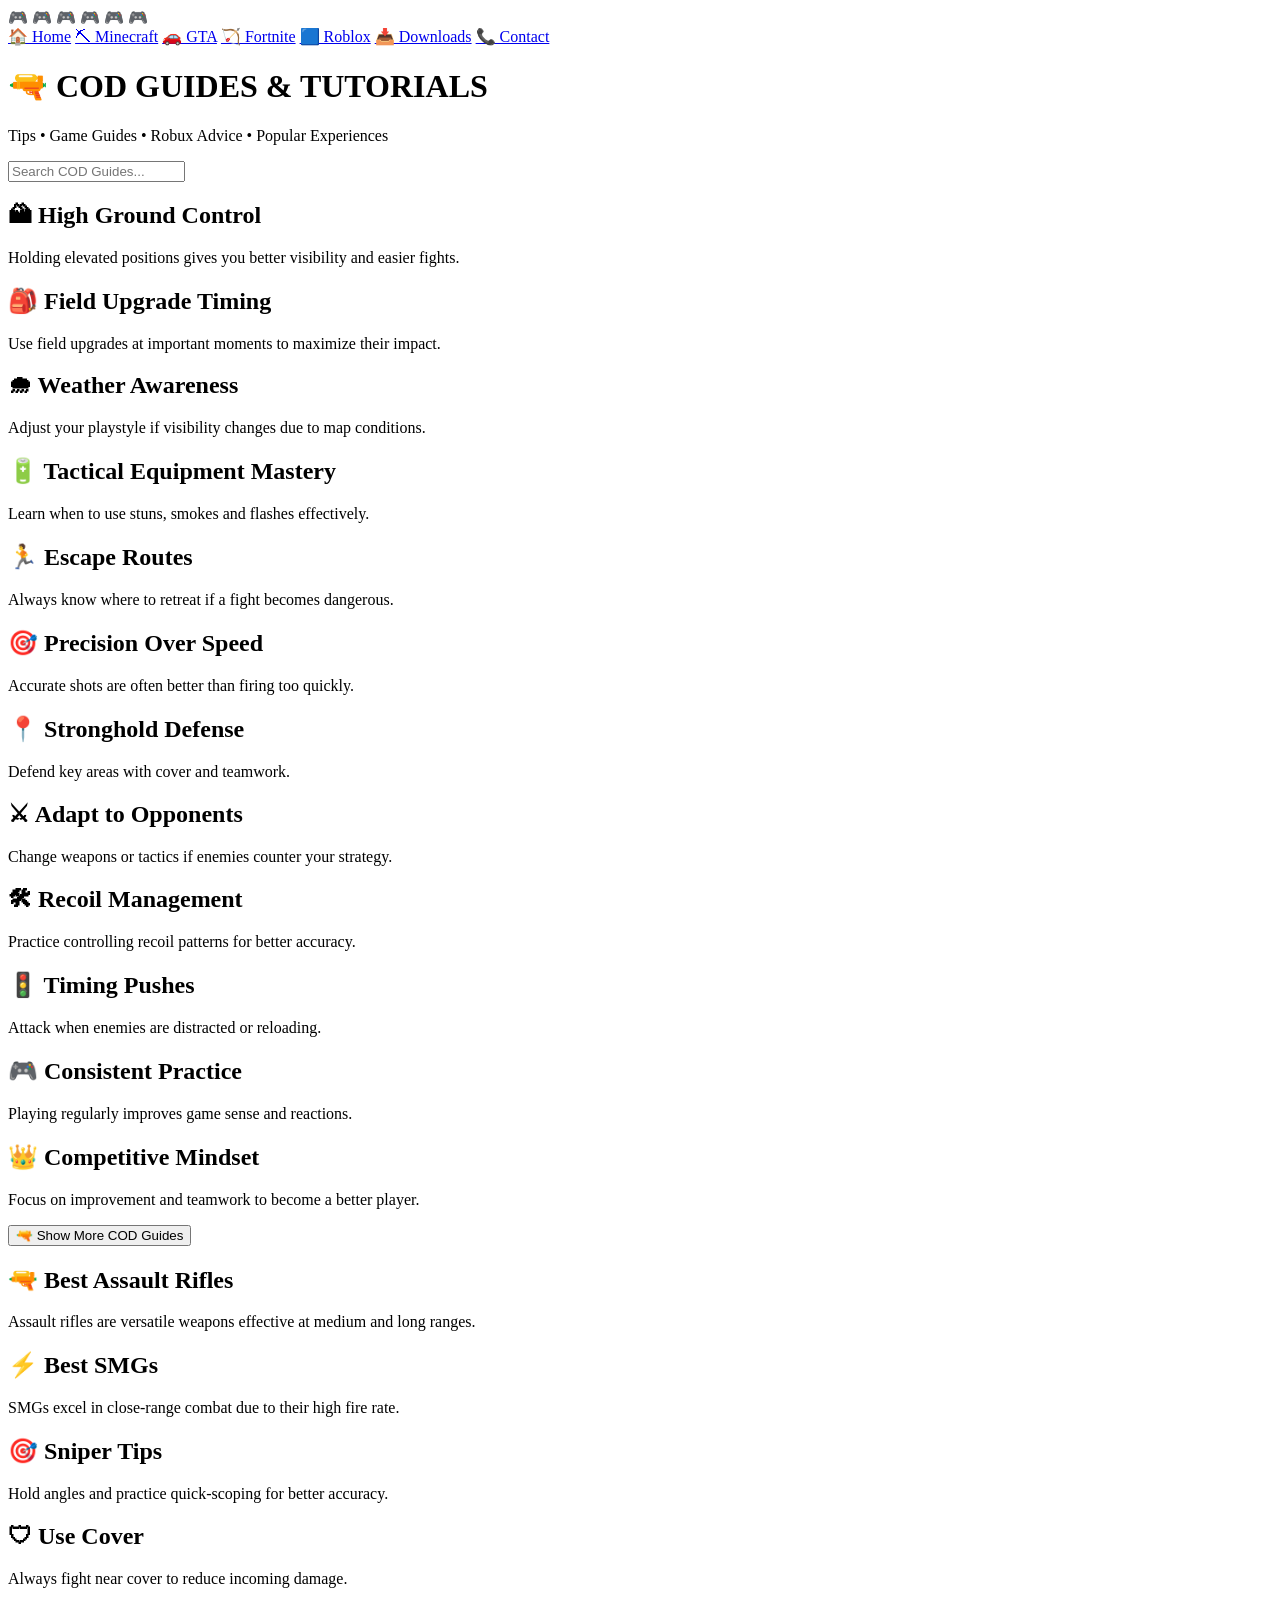
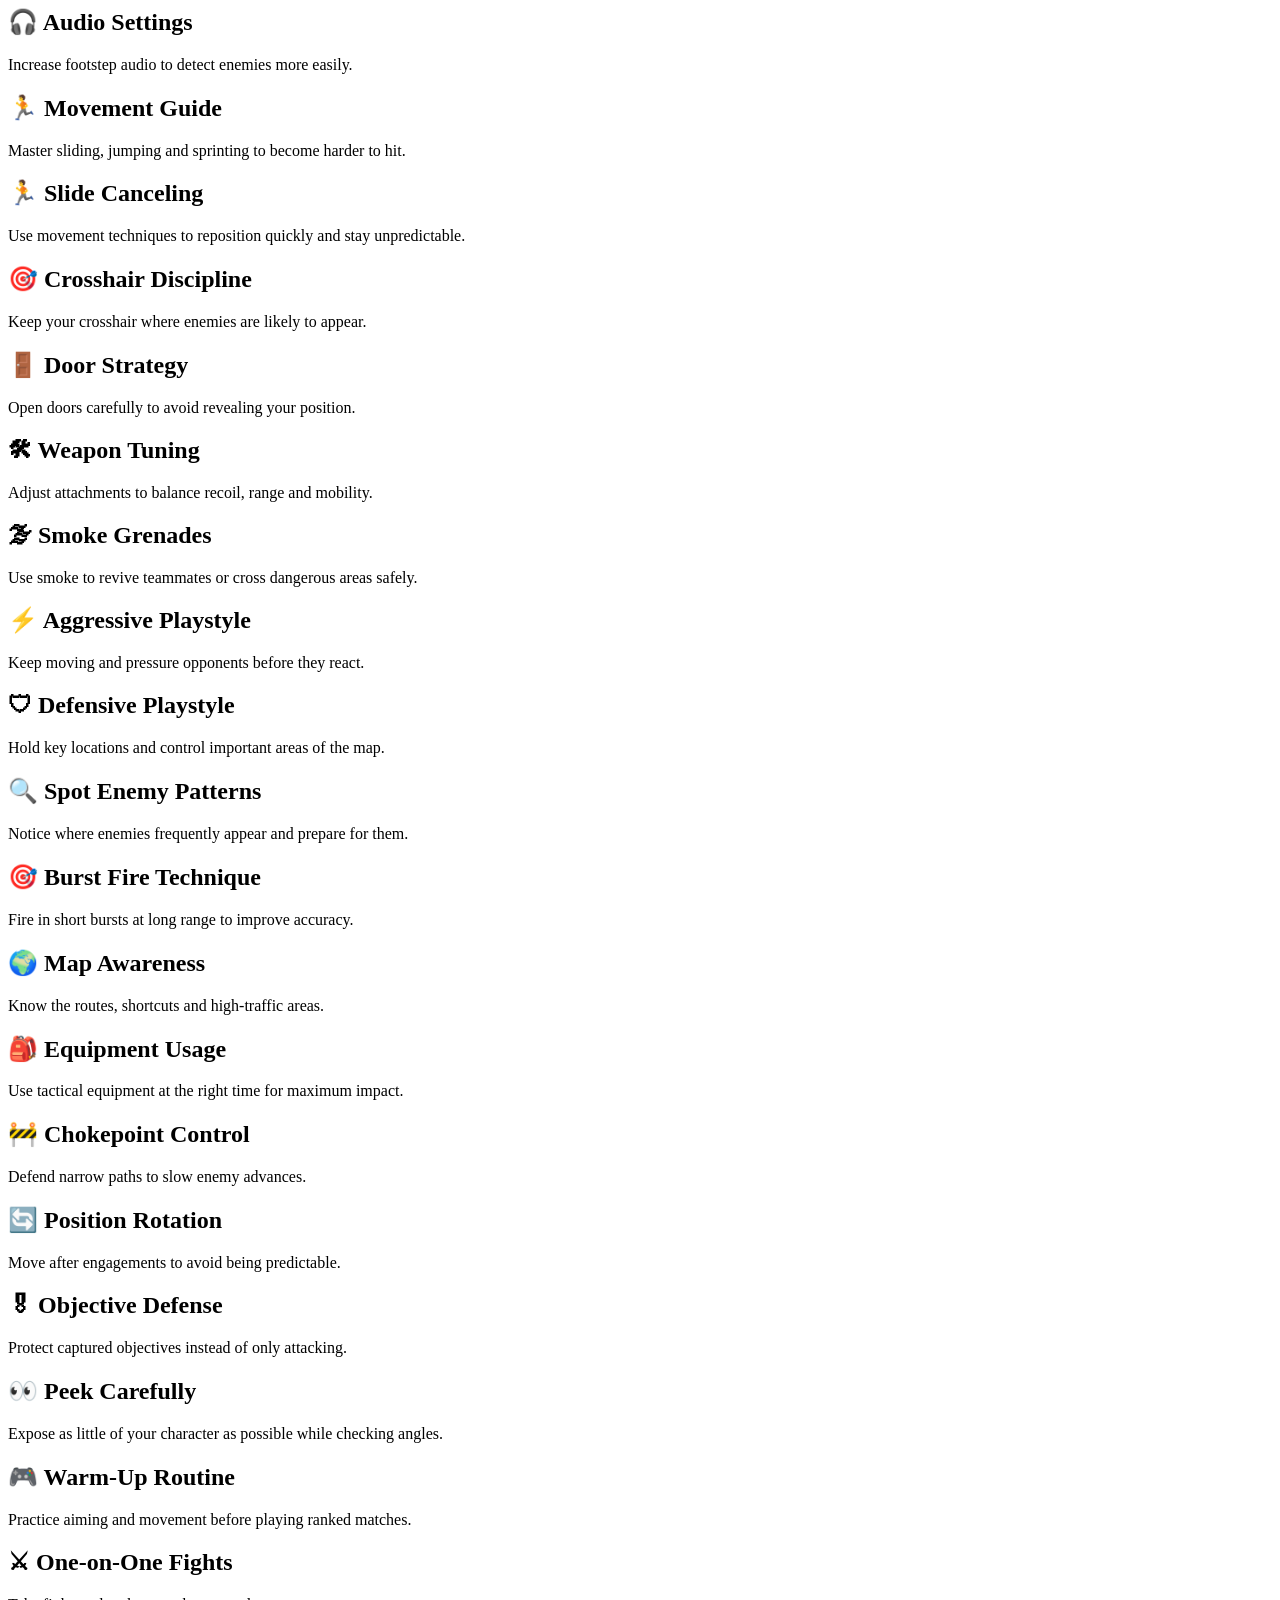
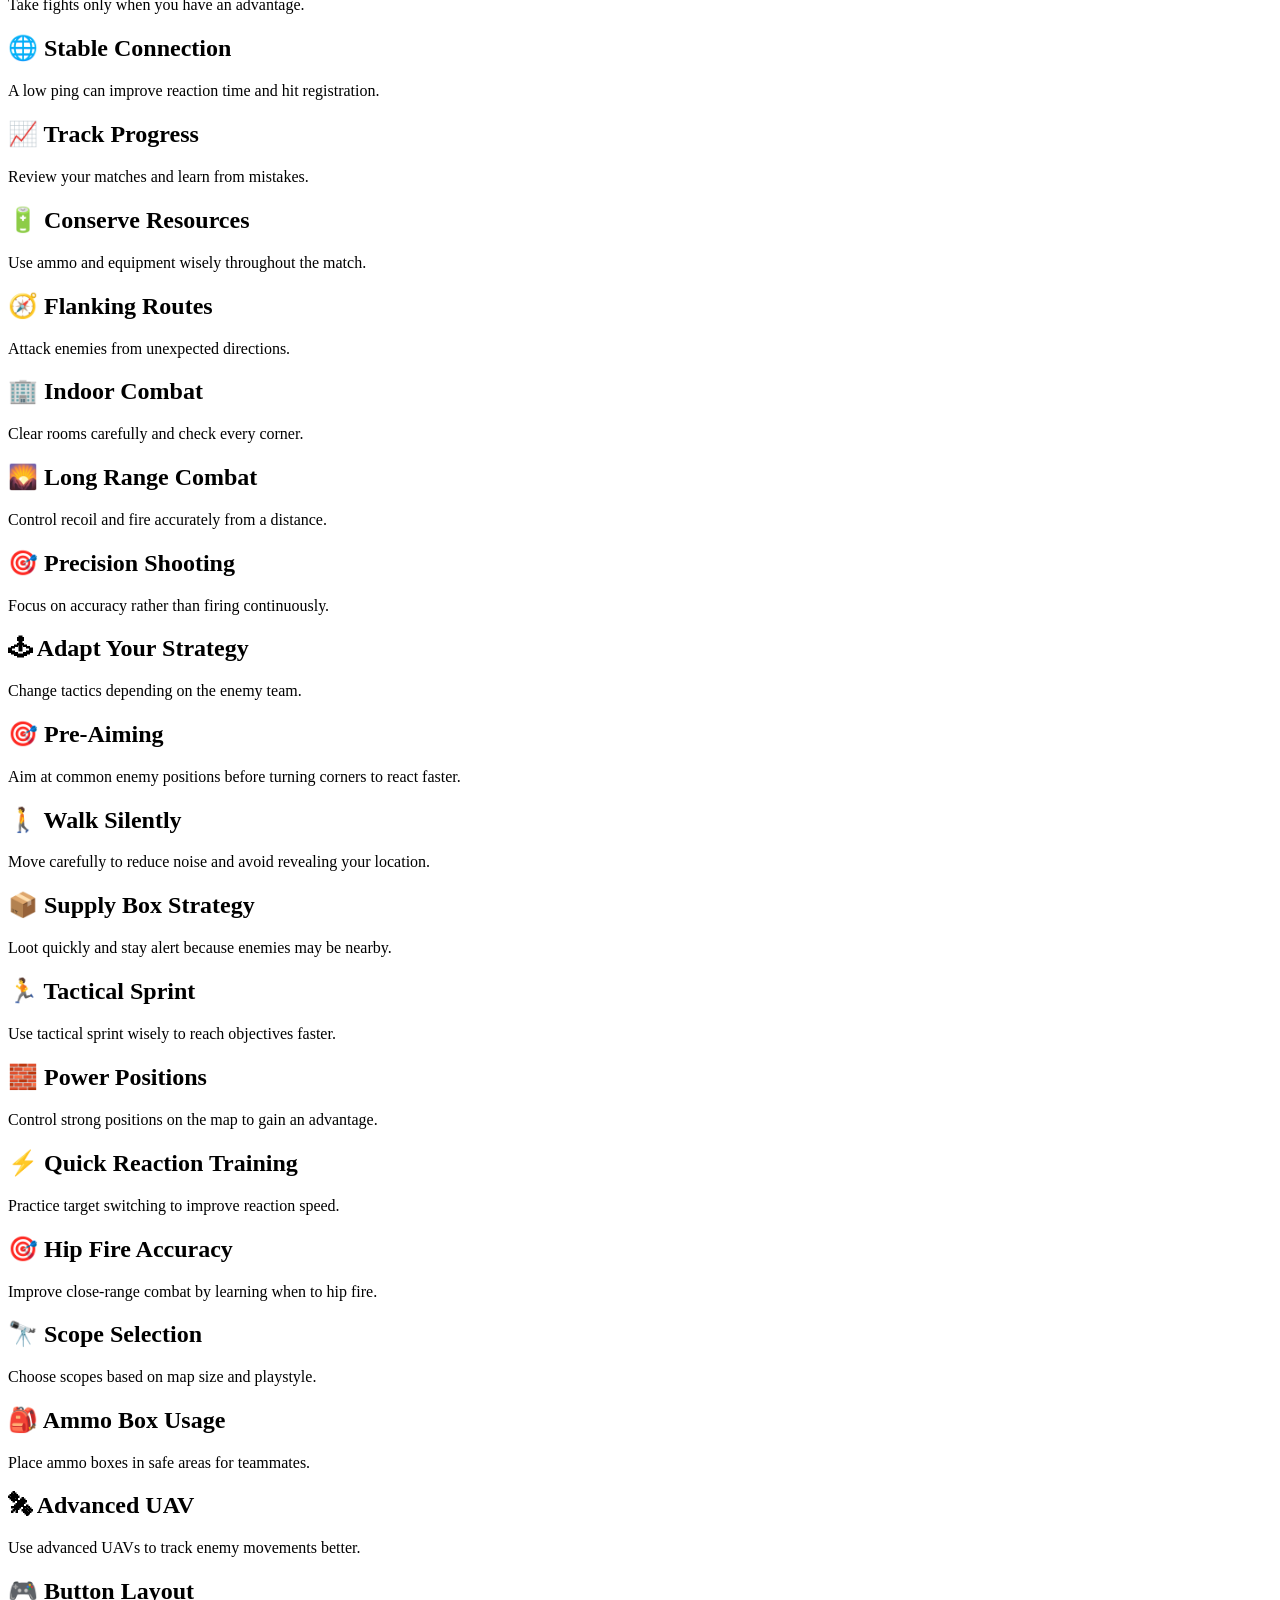
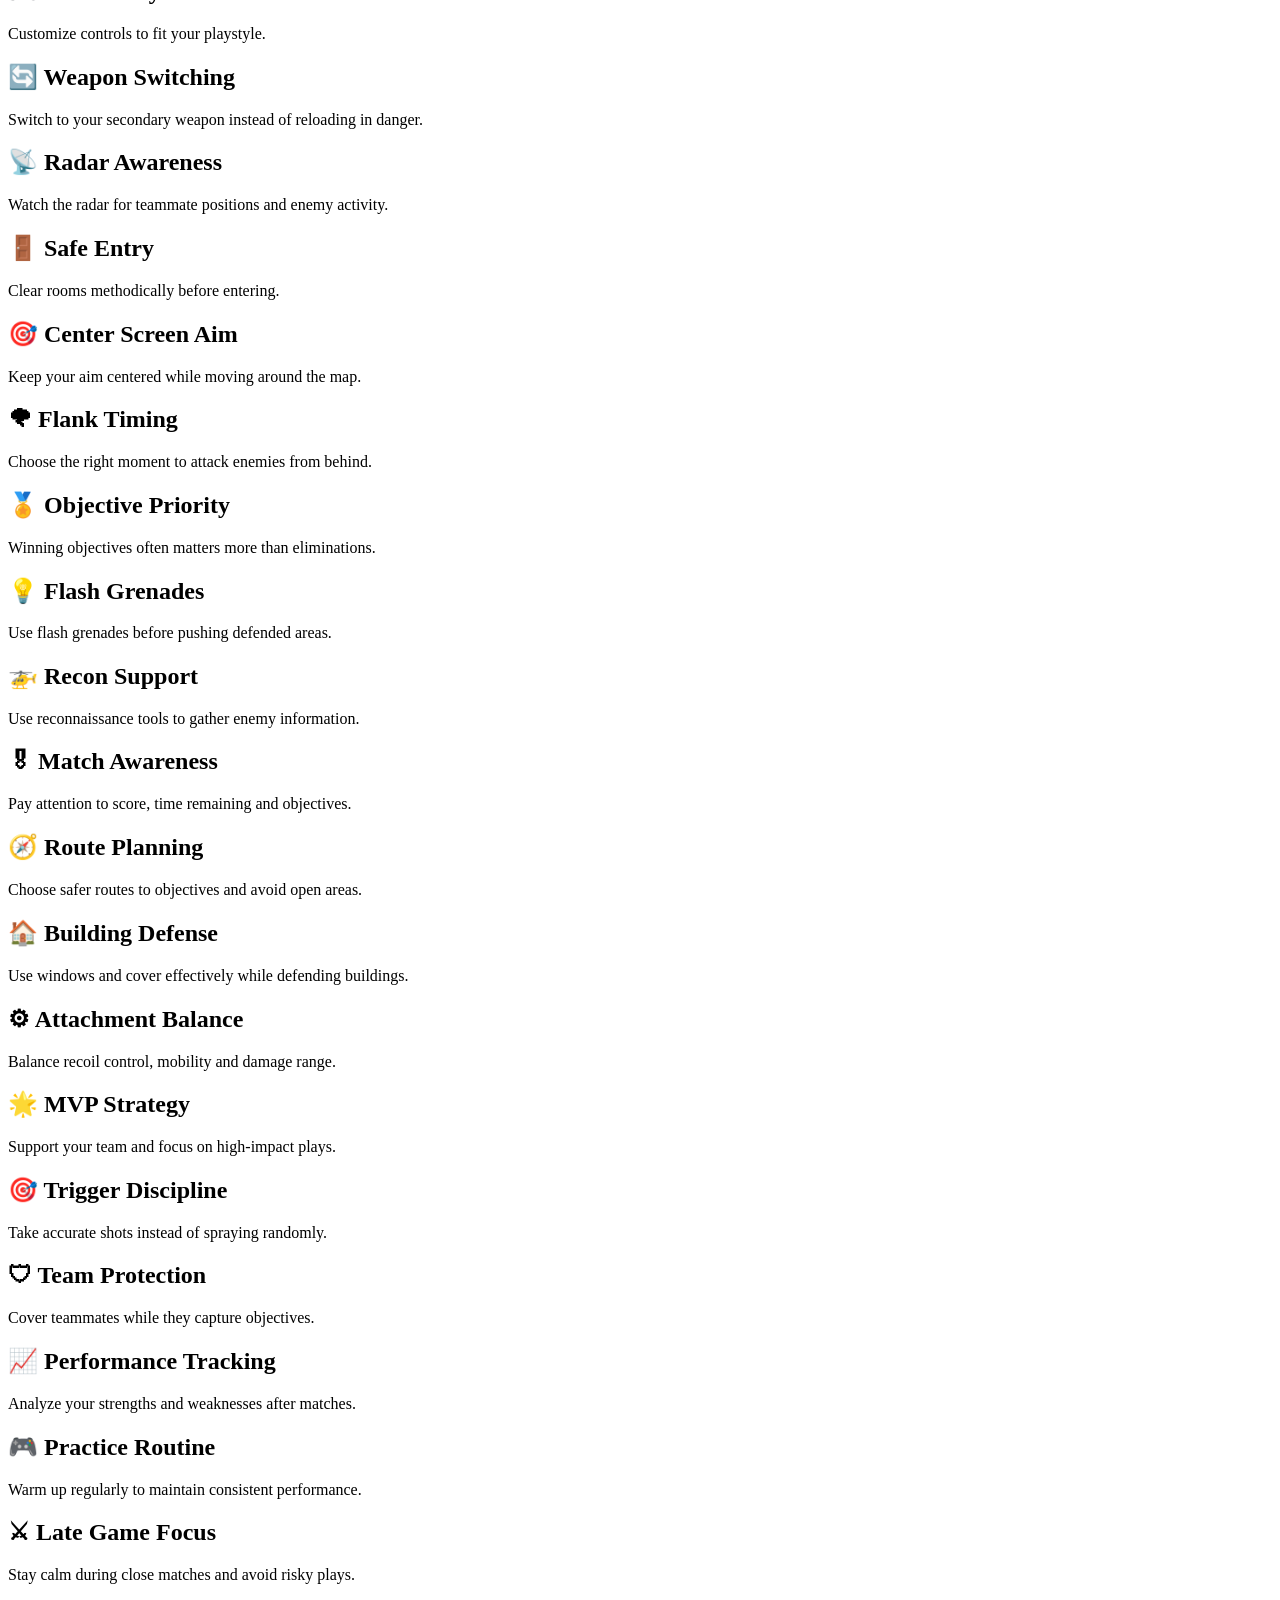
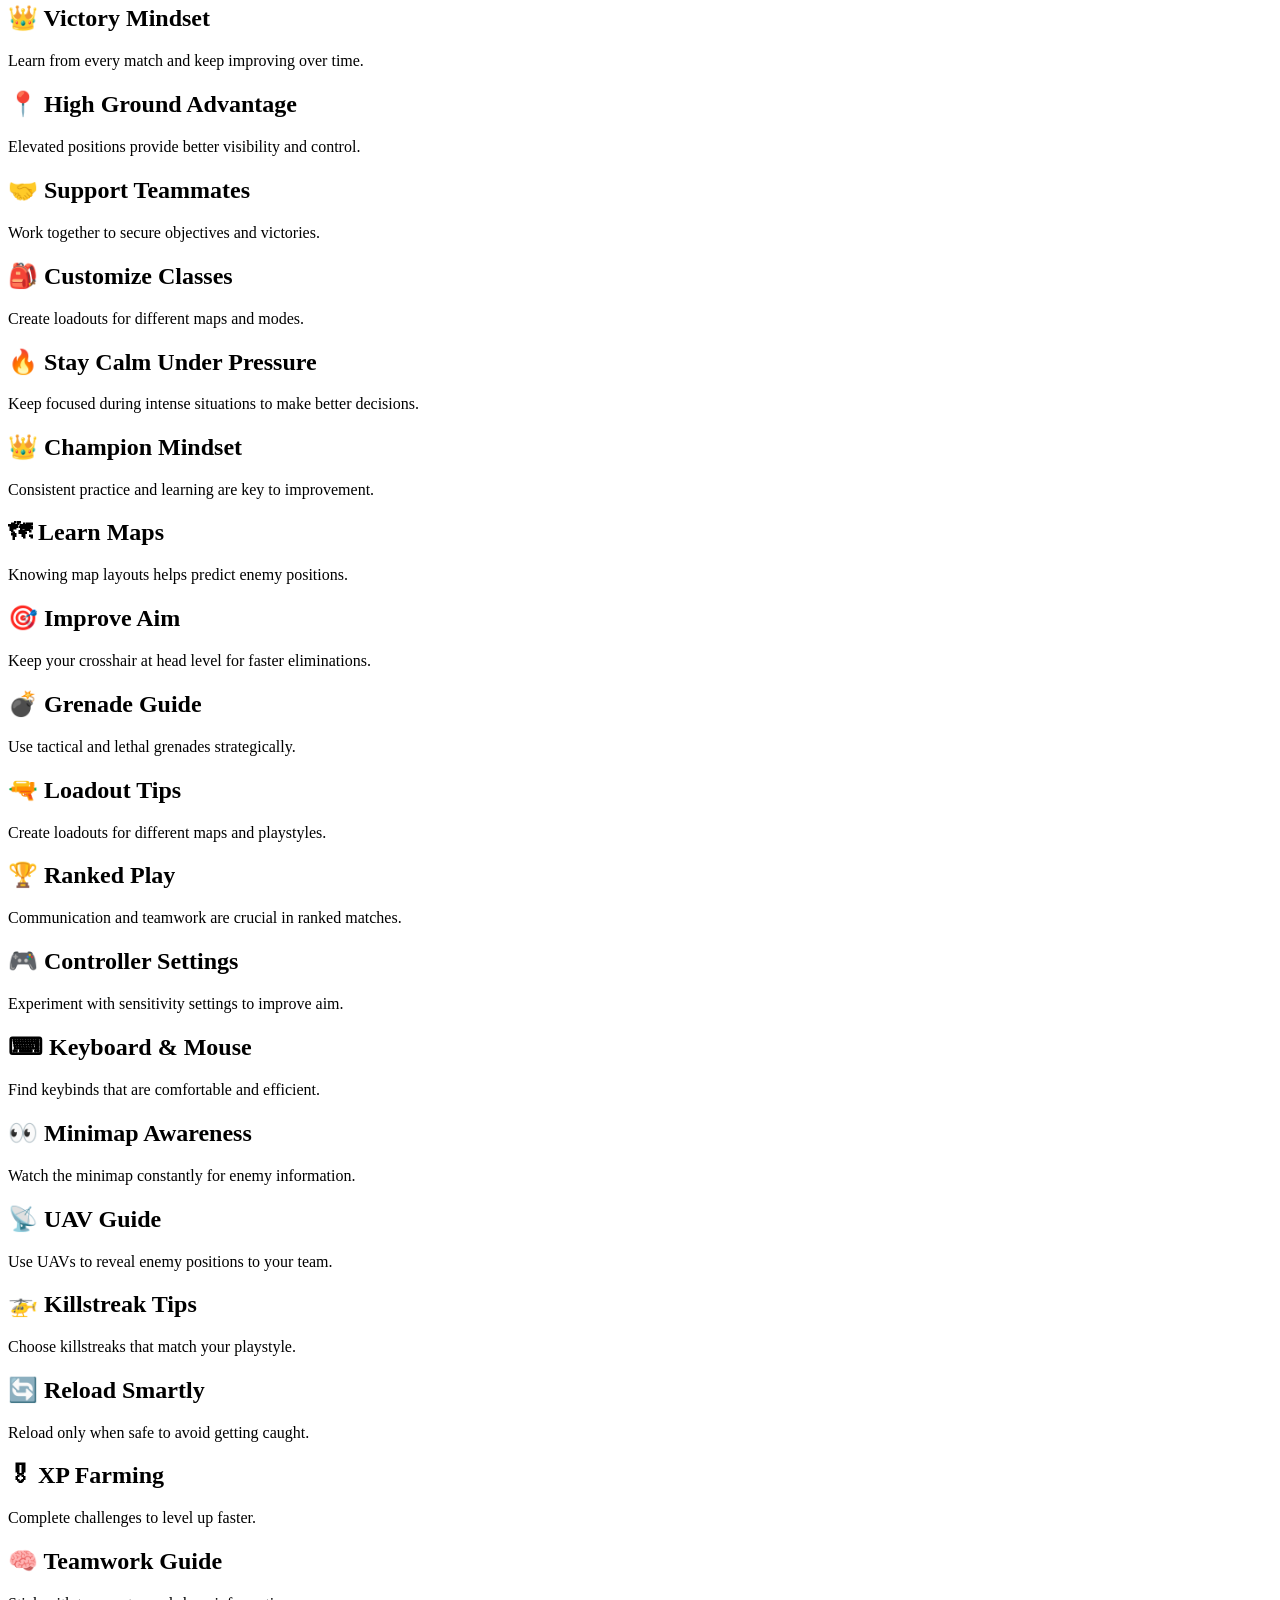
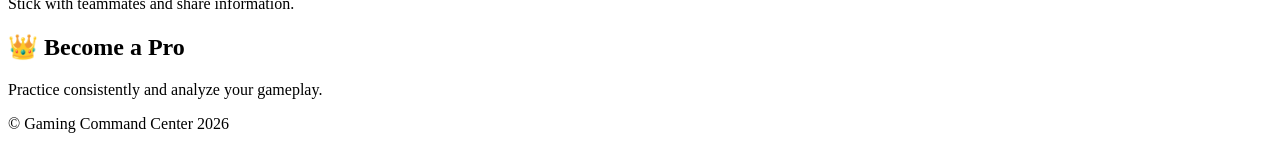
==== COD.html @ c41c25a8 "Create COD.html" ====
<!DOCTYPE html>
<html lang="en">
<head>
<meta charset="UTF-8">
<meta name="viewport" content="width=device-width, initial-scale=1.0">
<title>Roblox Guides & Tutorials</title>

<meta name="google-adsense-account" content="ca-pub-3595791569047109">

<!-- Google tag (gtag.js) -->
<script async src="https://www.googletagmanager.com/gtag/js?id=G-B7VQSWG04J"></script>
<script>
  window.dataLayer = window.dataLayer || [];
  function gtag(){dataLayer.push(arguments);}
  gtag('js', new Date());

  gtag('config', 'G-B7VQSWG04J');
</script>
<link rel="stylesheet" href="style.css">
</head>

<body>

<div class="controllers">
<span>🎮</span>
<span>🎮</span>
<span>🎮</span>
<span>🎮</span>
<span>🎮</span>
<span>🎮</span>
</div>

<nav class="navbar">
<a href="index.html">🏠 Home</a>
<a href="minecraft.html">⛏ Minecraft</a>
<a href="gta.html">🚗 GTA</a>
<a href="fortnite.html">🏹 Fortnite</a>
<a href="roblox.html">🟦 Roblox</a>
<a href="downloads.html">📥 Downloads</a>
<a href="contact.html">📞 Contact</a>
</nav>

<header class="hero">
<h1>🔫 COD GUIDES & TUTORIALS</h1>
<p>Tips • Game Guides • Robux Advice • Popular Experiences</p>

<input
id="search"
placeholder="Search COD Guides..."
onkeyup="searchGames()">
</header>

<section class="games">

<div class="game-card">
<h2>🏔 High Ground Control</h2>
<p>Holding elevated positions gives you better visibility and easier fights.</p>
</div>

<div class="game-card">
<h2>🎒 Field Upgrade Timing</h2>
<p>Use field upgrades at important moments to maximize their impact.</p>
</div>

<div class="game-card">
<h2>🌧 Weather Awareness</h2>
<p>Adjust your playstyle if visibility changes due to map conditions.</p>
</div>

<div class="game-card">
<h2>🔋 Tactical Equipment Mastery</h2>
<p>Learn when to use stuns, smokes and flashes effectively.</p>
</div>

<div class="game-card">
<h2>🏃 Escape Routes</h2>
<p>Always know where to retreat if a fight becomes dangerous.</p>
</div>

<div class="game-card">
<h2>🎯 Precision Over Speed</h2>
<p>Accurate shots are often better than firing too quickly.</p>
</div>

<div class="game-card">
<h2>📍 Stronghold Defense</h2>
<p>Defend key areas with cover and teamwork.</p>
</div>

<div class="game-card">
<h2>⚔ Adapt to Opponents</h2>
<p>Change weapons or tactics if enemies counter your strategy.</p>
</div>

<div class="game-card">
<h2>🛠 Recoil Management</h2>
<p>Practice controlling recoil patterns for better accuracy.</p>
</div>

<div class="game-card">
<h2>🚦 Timing Pushes</h2>
<p>Attack when enemies are distracted or reloading.</p>
</div>

<div class="game-card">
<h2>🎮 Consistent Practice</h2>
<p>Playing regularly improves game sense and reactions.</p>
</div>

<div class="game-card">
<h2>👑 Competitive Mindset</h2>
<p>Focus on improvement and teamwork to become a better player.</p>
</div>

</section>

<button id="codBtn" class="btn" onclick="showMoreCOD()">
🔫 Show More COD Guides
</button>

<div id="moreCOD">
     
<div class="game-card">
<h2>🔫 Best Assault Rifles</h2>
<p>Assault rifles are versatile weapons effective at medium and long ranges.</p>
</div>

<div class="game-card">
<h2>⚡ Best SMGs</h2>
<p>SMGs excel in close-range combat due to their high fire rate.</p>
</div>

<div class="game-card">
<h2>🎯 Sniper Tips</h2>
<p>Hold angles and practice quick-scoping for better accuracy.</p>
</div>

<div class="game-card">
<h2>🛡 Use Cover</h2>
<p>Always fight near cover to reduce incoming damage.</p>
</div>

<div class="game-card">
<h2>🎧 Audio Settings</h2>
<p>Increase footstep audio to detect enemies more easily.</p>
</div>

<div class="game-card">
<h2>🏃 Movement Guide</h2>
<p>Master sliding, jumping and sprinting to become harder to hit.</p>
</div>

<div class="game-card">
<h2>🏃 Slide Canceling</h2>
<p>Use movement techniques to reposition quickly and stay unpredictable.</p>
</div>

<div class="game-card">
<h2>🎯 Crosshair Discipline</h2>
<p>Keep your crosshair where enemies are likely to appear.</p>
</div>

<div class="game-card">
<h2>🚪 Door Strategy</h2>
<p>Open doors carefully to avoid revealing your position.</p>
</div>

<div class="game-card">
<h2>🛠 Weapon Tuning</h2>
<p>Adjust attachments to balance recoil, range and mobility.</p>
</div>

<div class="game-card">
<h2>🌫 Smoke Grenades</h2>
<p>Use smoke to revive teammates or cross dangerous areas safely.</p>
</div>

<div class="game-card">
<h2>⚡ Aggressive Playstyle</h2>
<p>Keep moving and pressure opponents before they react.</p>
</div>

<div class="game-card">
<h2>🛡 Defensive Playstyle</h2>
<p>Hold key locations and control important areas of the map.</p>
</div>

<div class="game-card">
<h2>🔍 Spot Enemy Patterns</h2>
<p>Notice where enemies frequently appear and prepare for them.</p>
</div>

<div class="game-card">
<h2>🎯 Burst Fire Technique</h2>
<p>Fire in short bursts at long range to improve accuracy.</p>
</div>

<div class="game-card">
<h2>🌍 Map Awareness</h2>
<p>Know the routes, shortcuts and high-traffic areas.</p>
</div>

<div class="game-card">
<h2>🎒 Equipment Usage</h2>
<p>Use tactical equipment at the right time for maximum impact.</p>
</div>

<div class="game-card">
<h2>🚧 Chokepoint Control</h2>
<p>Defend narrow paths to slow enemy advances.</p>
</div>

<div class="game-card">
<h2>🔄 Position Rotation</h2>
<p>Move after engagements to avoid being predictable.</p>
</div>

<div class="game-card">
<h2>🎖 Objective Defense</h2>
<p>Protect captured objectives instead of only attacking.</p>
</div>

<div class="game-card">
<h2>👀 Peek Carefully</h2>
<p>Expose as little of your character as possible while checking angles.</p>
</div>

<div class="game-card">
<h2>🎮 Warm-Up Routine</h2>
<p>Practice aiming and movement before playing ranked matches.</p>
</div>

<div class="game-card">
<h2>⚔ One-on-One Fights</h2>
<p>Take fights only when you have an advantage.</p>
</div>

<div class="game-card">
<h2>🌐 Stable Connection</h2>
<p>A low ping can improve reaction time and hit registration.</p>
</div>

<div class="game-card">
<h2>📈 Track Progress</h2>
<p>Review your matches and learn from mistakes.</p>
</div>

<div class="game-card">
<h2>🔋 Conserve Resources</h2>
<p>Use ammo and equipment wisely throughout the match.</p>
</div>

<div class="game-card">
<h2>🧭 Flanking Routes</h2>
<p>Attack enemies from unexpected directions.</p>
</div>

<div class="game-card">
<h2>🏢 Indoor Combat</h2>
<p>Clear rooms carefully and check every corner.</p>
</div>

<div class="game-card">
<h2>🌄 Long Range Combat</h2>
<p>Control recoil and fire accurately from a distance.</p>
</div>

<div class="game-card">
<h2>🎯 Precision Shooting</h2>
<p>Focus on accuracy rather than firing continuously.</p>
</div>

<div class="game-card">
<h2>🕹 Adapt Your Strategy</h2>
<p>Change tactics depending on the enemy team.</p>
</div>

<div class="game-card">
<h2>🎯 Pre-Aiming</h2>
<p>Aim at common enemy positions before turning corners to react faster.</p>
</div>

<div class="game-card">
<h2>🚶 Walk Silently</h2>
<p>Move carefully to reduce noise and avoid revealing your location.</p>
</div>

<div class="game-card">
<h2>📦 Supply Box Strategy</h2>
<p>Loot quickly and stay alert because enemies may be nearby.</p>
</div>

<div class="game-card">
<h2>🏃 Tactical Sprint</h2>
<p>Use tactical sprint wisely to reach objectives faster.</p>
</div>

<div class="game-card">
<h2>🧱 Power Positions</h2>
<p>Control strong positions on the map to gain an advantage.</p>
</div>

<div class="game-card">
<h2>⚡ Quick Reaction Training</h2>
<p>Practice target switching to improve reaction speed.</p>
</div>

<div class="game-card">
<h2>🎯 Hip Fire Accuracy</h2>
<p>Improve close-range combat by learning when to hip fire.</p>
</div>

<div class="game-card">
<h2>🔭 Scope Selection</h2>
<p>Choose scopes based on map size and playstyle.</p>
</div>

<div class="game-card">
<h2>🎒 Ammo Box Usage</h2>
<p>Place ammo boxes in safe areas for teammates.</p>
</div>

<div class="game-card">
<h2>🛰 Advanced UAV</h2>
<p>Use advanced UAVs to track enemy movements better.</p>
</div>

<div class="game-card">
<h2>🎮 Button Layout</h2>
<p>Customize controls to fit your playstyle.</p>
</div>

<div class="game-card">
<h2>🔄 Weapon Switching</h2>
<p>Switch to your secondary weapon instead of reloading in danger.</p>
</div>

<div class="game-card">
<h2>📡 Radar Awareness</h2>
<p>Watch the radar for teammate positions and enemy activity.</p>
</div>

<div class="game-card">
<h2>🚪 Safe Entry</h2>
<p>Clear rooms methodically before entering.</p>
</div>

<div class="game-card">
<h2>🎯 Center Screen Aim</h2>
<p>Keep your aim centered while moving around the map.</p>
</div>

<div class="game-card">
<h2>🌪 Flank Timing</h2>
<p>Choose the right moment to attack enemies from behind.</p>
</div>

<div class="game-card">
<h2>🏅 Objective Priority</h2>
<p>Winning objectives often matters more than eliminations.</p>
</div>

<div class="game-card">
<h2>💡 Flash Grenades</h2>
<p>Use flash grenades before pushing defended areas.</p>
</div>

<div class="game-card">
<h2>🚁 Recon Support</h2>
<p>Use reconnaissance tools to gather enemy information.</p>
</div>

<div class="game-card">
<h2>🎖 Match Awareness</h2>
<p>Pay attention to score, time remaining and objectives.</p>
</div>

<div class="game-card">
<h2>🧭 Route Planning</h2>
<p>Choose safer routes to objectives and avoid open areas.</p>
</div>

<div class="game-card">
<h2>🏠 Building Defense</h2>
<p>Use windows and cover effectively while defending buildings.</p>
</div>

<div class="game-card">
<h2>⚙ Attachment Balance</h2>
<p>Balance recoil control, mobility and damage range.</p>
</div>

<div class="game-card">
<h2>🌟 MVP Strategy</h2>
<p>Support your team and focus on high-impact plays.</p>
</div>

<div class="game-card">
<h2>🎯 Trigger Discipline</h2>
<p>Take accurate shots instead of spraying randomly.</p>
</div>

<div class="game-card">
<h2>🛡 Team Protection</h2>
<p>Cover teammates while they capture objectives.</p>
</div>

<div class="game-card">
<h2>📈 Performance Tracking</h2>
<p>Analyze your strengths and weaknesses after matches.</p>
</div>

<div class="game-card">
<h2>🎮 Practice Routine</h2>
<p>Warm up regularly to maintain consistent performance.</p>
</div>

<div class="game-card">
<h2>⚔ Late Game Focus</h2>
<p>Stay calm during close matches and avoid risky plays.</p>
</div>

<div class="game-card">
<h2>👑 Victory Mindset</h2>
<p>Learn from every match and keep improving over time.</p>
</div>

<div class="game-card">
<h2>📍 High Ground Advantage</h2>
<p>Elevated positions provide better visibility and control.</p>
</div>

<div class="game-card">
<h2>🤝 Support Teammates</h2>
<p>Work together to secure objectives and victories.</p>
</div>

<div class="game-card">
<h2>🎒 Customize Classes</h2>
<p>Create loadouts for different maps and modes.</p>
</div>

<div class="game-card">
<h2>🔥 Stay Calm Under Pressure</h2>
<p>Keep focused during intense situations to make better decisions.</p>
</div>

<div class="game-card">
<h2>👑 Champion Mindset</h2>
<p>Consistent practice and learning are key to improvement.</p>
</div>

<div class="game-card">
<h2>🗺 Learn Maps</h2>
<p>Knowing map layouts helps predict enemy positions.</p>
</div>

<div class="game-card">
<h2>🎯 Improve Aim</h2>
<p>Keep your crosshair at head level for faster eliminations.</p>
</div>

<div class="game-card">
<h2>💣 Grenade Guide</h2>
<p>Use tactical and lethal grenades strategically.</p>
</div>

<div class="game-card">
<h2>🔫 Loadout Tips</h2>
<p>Create loadouts for different maps and playstyles.</p>
</div>

<div class="game-card">
<h2>🏆 Ranked Play</h2>
<p>Communication and teamwork are crucial in ranked matches.</p>
</div>

<div class="game-card">
<h2>🎮 Controller Settings</h2>
<p>Experiment with sensitivity settings to improve aim.</p>
</div>

<div class="game-card">
<h2>⌨ Keyboard & Mouse</h2>
<p>Find keybinds that are comfortable and efficient.</p>
</div>

<div class="game-card">
<h2>👀 Minimap Awareness</h2>
<p>Watch the minimap constantly for enemy information.</p>
</div>

<div class="game-card">
<h2>📡 UAV Guide</h2>
<p>Use UAVs to reveal enemy positions to your team.</p>
</div>

<div class="game-card">
<h2>🚁 Killstreak Tips</h2>
<p>Choose killstreaks that match your playstyle.</p>
</div>

<div class="game-card">
<h2>🔄 Reload Smartly</h2>
<p>Reload only when safe to avoid getting caught.</p>
</div>

<div class="game-card">
<h2>🎖 XP Farming</h2>
<p>Complete challenges to level up faster.</p>
</div>

<div class="game-card">
<h2>🧠 Teamwork Guide</h2>
<p>Stick with teammates and share information.</p>
</div>

<div class="game-card">
<h2>👑 Become a Pro</h2>
<p>Practice consistently and analyze your gameplay.</p>
</div>


</div>



<footer>
<p>© Gaming Command Center 2026</p>
</footer>

<script src="script.js"></script>

</body>
</html>
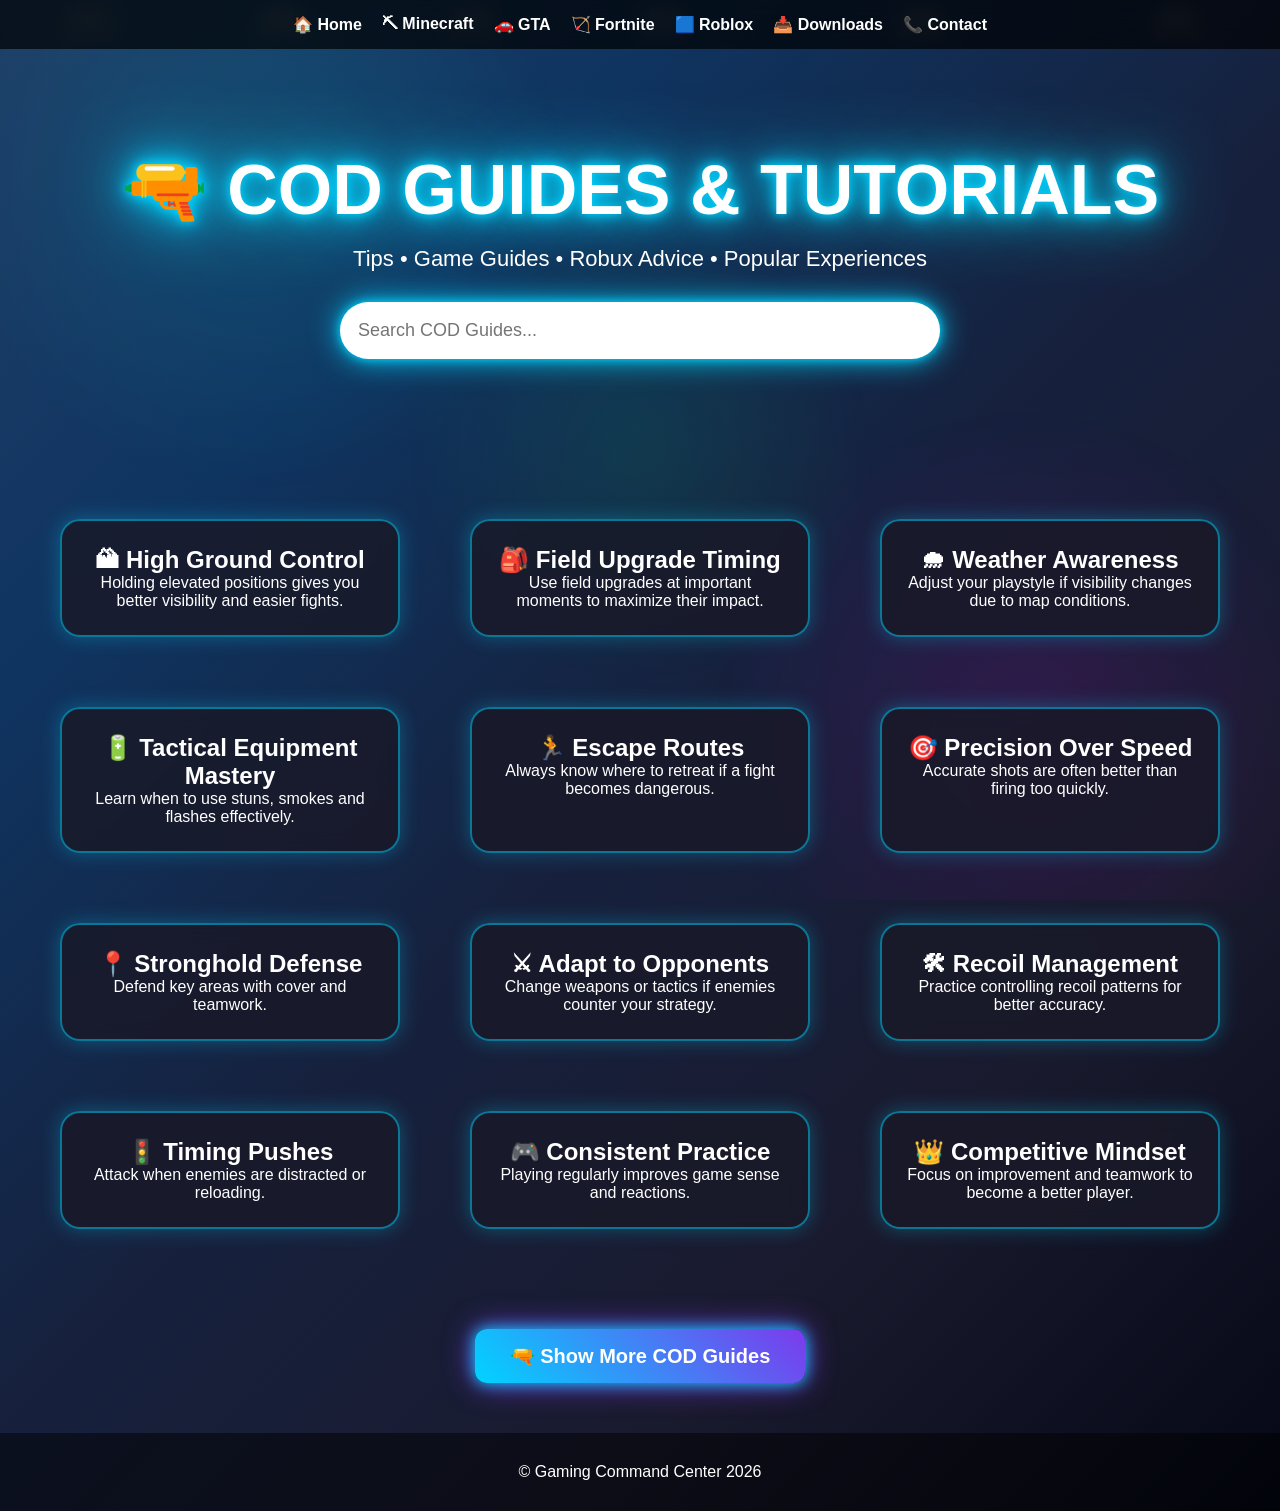
==== commit 156d1236: "Update COD.html" ====
--- a/COD.html
+++ b/COD.html
@@ -8,13 +8,13 @@
 <meta name="google-adsense-account" content="ca-pub-3595791569047109">
 
 <!-- Google tag (gtag.js) -->
-<script async src="https://www.googletagmanager.com/gtag/js?id=G-B7VQSWG04J"></script>
+<script async src="https://www.googletagmanager.com/gtag/js?id=G-0X5JKJKLS9"></script>
 <script>
   window.dataLayer = window.dataLayer || [];
   function gtag(){dataLayer.push(arguments);}
   gtag('js', new Date());
 
-  gtag('config', 'G-B7VQSWG04J');
+  gtag('config', 'G-0X5JKJKLS9');
 </script>
 <link rel="stylesheet" href="style.css">
 </head>
--- a/style.css
+++ b/style.css
@@ -0,0 +1,714 @@
+/* ===== GAMING COMMAND CENTER ===== */
+
+
+html, body{
+width:100%;
+overflow-x:hidden;
+}
+
+*{
+margin:0;
+padding:0;
+box-sizing:border-box;
+}
+
+body{
+font-family:Arial,sans-serif;
+color:white;
+overflow-x:hidden;
+
+background:linear-gradient(
+-45deg,
+#050816,
+#1a1a2e,
+#16213e,
+#0f3460,
+#1f4068
+);
+
+}
+
+@keyframes gradientMove{
+
+0%{
+background-position:0% 50%;
+}
+
+50%{
+background-position:100% 50%;
+}
+
+100%{
+background-position:0% 50%;
+}
+
+}
+
+@keyframes gamingBG{
+
+0%{
+background-position:0% 50%;
+}
+
+50%{
+background-position:100% 50%;
+}
+
+100%{
+background-position:0% 50%;
+}
+
+}
+
+@keyframes bgMove{
+0%{background-position:0% 50%;}
+50%{background-position:100% 50%;}
+100%{background-position:0% 50%;}
+}
+
+color:white;
+}
+);
+
+background-attachment:fixed;
+}
+
+@keyframes bgMove{
+0%{background-position:0% 50%;}
+50%{background-position:100% 50%;}
+100%{background-position:0% 50%;}
+}
+
+/* NAVBAR */
+
+.navbar{
+position:sticky;
+top:0;
+z-index:999;
+
+display:flex;
+justify-content:center;
+flex-wrap:wrap;
+gap:20px;
+
+padding:15px;
+
+background:rgba(0,0,0,.7);
+backdrop-filter:blur(10px);
+
+position:sticky;
+top:0;
+z-index:1000;
+}
+
+.navbar a{
+color:white;
+text-decoration:none;
+font-weight:bold;
+transition:.3s;
+}
+
+.navbar a:hover{
+color:#00d4ff;
+text-shadow:0 0 15px #00d4ff;
+}
+
+/* HERO */
+
+.hero{
+text-align:center;
+padding:100px 20px;
+}
+
+.hero h1{
+font-size:70px;
+
+text-shadow:
+0 0 10px #00d4ff,
+0 0 20px #00d4ff,
+0 0 40px #00d4ff,
+0 0 80px #00d4ff;
+
+animation:glow 2s infinite alternate;
+}
+
+.hero p{
+font-size:22px;
+margin-top:15px;
+margin-bottom:30px;
+}
+
+@keyframes glow{
+from{
+text-shadow:
+0 0 10px #00d4ff,
+0 0 20px #00d4ff;
+}
+
+to{
+text-shadow:
+0 0 20px #ff00ff,
+0 0 40px #ff00ff,
+0 0 80px #ff00ff;
+}
+}
+
+/* SEARCH */
+
+#search{
+width:80%;
+max-width:600px;
+
+padding:18px;
+
+border:none;
+border-radius:50px;
+
+font-size:18px;
+
+outline:none;
+
+box-shadow:
+0 0 10px #00d4ff,
+0 0 30px #00d4ff;
+}
+
+/* STATS */
+
+.stats{
+display:flex;
+justify-content:center;
+flex-wrap:wrap;
+gap:30px;
+
+padding:40px;
+}
+
+.stat{
+background:rgba(255,255,255,.08);
+padding:25px;
+border-radius:20px;
+
+min-width:200px;
+
+text-align:center;
+
+box-shadow:
+0 0 15px #00d4ff;
+}
+
+.stat h2{
+font-size:50px;
+color:#00ffcc;
+}
+
+/* GAME GRID */
+
+.games{
+display:grid;
+grid-template-columns:repeat(auto-fit,minmax(280px,1fr));
+gap:30px;
+
+padding:40px;
+}
+
+/* CARDS */
+
+.card,
+.game-card{
+
+background:
+rgba(25,25,40,0.85);
+
+backdrop-filter:blur(10px);
+
+border:
+2px solid rgba(0,212,255,0.5);
+
+border-radius:20px;
+
+padding:25px;
+
+margin:20px;
+
+text-align:center;
+
+box-shadow:
+0 0 20px rgba(0,212,255,.3);
+
+transition:.4s;
+
+}
+
+.card:hover,
+.game-card:hover{
+
+transform:
+translateY(-10px);
+
+border-color:
+#ff00ff;
+
+box-shadow:
+0 0 30px rgba(255,0,255,.6);
+
+  box-sizing:border-box;
+overflow:hidden;
+
+}
+
+/* BUTTONS */
+
+.btn{
+display:inline-block;
+
+margin-top:20px;
+
+padding:12px 24px;
+
+background:#5865F2;
+
+color:white;
+
+text-decoration:none;
+
+border-radius:10px;
+
+font-weight:bold;
+
+transition:0.3s;
+}
+
+.btn:hover{
+background:#4752C4;
+transform:scale(1.05);
+}
+
+/* VIDEOS */
+
+.videos{
+padding:40px;
+text-align:center;
+}
+
+.videos h1{
+margin-bottom:30px;
+}
+
+/* FOOTER */
+
+footer{
+text-align:center;
+padding:30px;
+background:rgba(0,0,0,.5);
+margin-top:50px;
+}
+
+/* FALLING CONTROLLERS */
+
+.controllers{
+position:fixed;
+top:0;
+left:0;
+width:100%;
+height:100%;
+overflow:hidden;
+pointer-events:none;
+z-index:-1;
+}
+
+.controllers span{
+position:absolute;
+font-size:40px;
+animation:fall linear infinite;
+opacity:.35;
+}
+
+.controllers span:nth-child(1){
+left:5%;
+animation-duration:8s;
+}
+
+.controllers span:nth-child(2){
+left:20%;
+animation-duration:12s;
+}
+
+.controllers span:nth-child(3){
+left:35%;
+animation-duration:10s;
+}
+
+.controllers span:nth-child(4){
+left:50%;
+animation-duration:14s;
+}
+
+.controllers span:nth-child(5){
+left:70%;
+animation-duration:9s;
+}
+
+.controllers span:nth-child(6){
+left:90%;
+animation-duration:11s;
+}
+
+@keyframes fall{
+0%{
+transform:translateY(-100px) rotate(0deg);
+}
+100%{
+transform:translateY(120vh) rotate(360deg);
+}
+}
+
+/* MOBILE */
+
+@media(max-width:768px){
+
+.hero h1{
+font-size:40px;
+}
+
+.navbar{
+gap:10px;
+}
+
+#search{
+width:95%;
+}
+
+}
+#moreBtn{
+display:block;
+margin:30px auto;
+font-size:20px;
+}
+
+#moreCommands{
+display:grid;
+grid-template-columns:repeat(auto-fit,minmax(280px,1fr));
+gap:30px;
+padding:40px;
+}
+
+#moreCommands{
+display:none;
+}
+
+#moreGTA{
+display:none;
+}
+
+#gtaBtn{
+display:block;
+margin:30px auto;
+font-size:20px;
+}
+
+#moreGTA{
+display:none;
+}
+
+
+#moreFortnite{
+display:none;
+}
+
+#gtaBtn,
+#fortniteBtn,
+#moreBtn{
+display:block;
+margin:40px auto;
+padding:15px 35px;
+font-size:20px;
+font-weight:bold;
+background:linear-gradient(45deg,#00ff88,#00d4ff);
+color:white;
+border:none;
+border-radius:12px;
+cursor:pointer;
+box-shadow:0 0 15px #00ff88;
+transition:0.3s;
+}
+
+#gtaBtn,
+#fortniteBtn,
+#moreBtn{
+display:block !important;
+width:300px;
+margin:40px auto !important;
+text-align:center;
+}
+
+.downloads-grid{
+display:grid;
+grid-template-columns:repeat(auto-fit,minmax(320px,1fr));
+gap:25px;
+padding:30px;
+}
+
+.card{
+background:rgba(0,0,0,.5);
+border:2px solid #00d4ff;
+border-radius:20px;
+padding:20px;
+text-align:center;
+box-shadow:0 0 20px #00d4ff;
+}
+
+@media(max-width:768px){
+
+.hero h1{
+color:#00d4ff;
+
+text-shadow:
+0 0 10px #00d4ff,
+0 0 20px #00d4ff,
+0 0 40px #7c3aed;
+
+font-size:60px;
+}
+
+.navbar{
+background:rgba(0,0,0,.8);
+
+backdrop-filter:blur(10px);
+
+border-bottom:
+2px solid #00d4ff;
+}
+
+.games{
+grid-template-columns:1fr;
+}
+
+.card{
+margin:10px;
+}
+
+#search{
+width:95%;
+}
+
+}
+
+body::before{
+content:"";
+position:fixed;
+top:0;
+left:0;
+width:100%;
+height:100%;
+
+background:
+radial-gradient(
+circle at top left,
+rgba(0,212,255,.12),
+transparent 40%
+),
+
+radial-gradient(
+circle at bottom right,
+rgba(168,85,247,.12),
+transparent 40%
+);
+
+pointer-events:none;
+z-index:-1;
+}
+
+body::before{
+content:"";
+position:fixed;
+top:0;
+left:0;
+width:100%;
+height:100%;
+
+background:
+radial-gradient(circle at 20% 20%,
+rgba(0,255,255,.08),
+transparent 30%),
+
+radial-gradient(circle at 80% 80%,
+rgba(255,0,255,.08),
+transparent 30%),
+
+radial-gradient(circle at 50% 50%,
+rgba(0,255,100,.05),
+transparent 35%);
+
+pointer-events:none;
+z-index:-1;
+}
+
+body::before{
+content:"";
+
+position:fixed;
+
+top:0;
+left:0;
+
+width:100%;
+height:100%;
+
+background:
+
+radial-gradient(
+circle at 20% 20%,
+rgba(0,255,255,.10),
+transparent 25%
+),
+
+radial-gradient(
+circle at 80% 80%,
+rgba(255,0,255,.10),
+transparent 25%
+),
+
+radial-gradient(
+circle at 50% 50%,
+rgba(0,255,100,.08),
+transparent 30%
+);
+
+animation:
+lightsMove 12s infinite alternate;
+
+pointer-events:none;
+
+z-index:-1;
+}
+
+@keyframes lightsMove{
+
+from{
+transform:translate(0,0);
+}
+
+to{
+transform:translate(50px,-50px);
+}
+
+}
+
+
+img{
+display:block;
+}
+
+.logo{
+display:block;
+}
+
+img{
+display:block;
+margin-left:auto;
+margin-right:auto;
+}
+
+#moreCOD{
+display:none;
+}
+
+#codBtn{
+display:block;
+margin:40px auto;
+padding:15px 35px;
+font-size:20px;
+font-weight:bold;
+
+background:linear-gradient(
+45deg,
+#00d4ff,
+#7c3aed
+);
+
+color:white;
+border:none;
+border-radius:12px;
+cursor:pointer;
+
+box-shadow:
+0 0 15px #00d4ff,
+0 0 30px #7c3aed;
+
+transition:.3s;
+}
+
+#codBtn:hover{
+transform:scale(1.08);
+
+box-shadow:
+0 0 25px #00d4ff,
+0 0 50px #7c3aed;
+}
+
+
+
+#morePUBG{
+display:none;
+}
+
+.pubg-btn{
+display:block;
+margin:40px auto;
+padding:16px 35px;
+
+background:linear-gradient(
+45deg,
+#ff9800,
+#ff3d00,
+#ff9800
+);
+
+background-size:200% 200%;
+
+color:white;
+font-size:20px;
+font-weight:bold;
+
+border:none;
+border-radius:50px;
+
+cursor:pointer;
+
+box-shadow:
+0 0 15px #ff9800,
+0 0 30px #ff3d00;
+
+animation:
+buttonGlow 3s linear infinite;
+
+transition:.3s;
+}
+
+.pubg-btn:hover{
+transform:scale(1.1);
+
+box-shadow:
+0 0 25px #ff9800,
+0 0 50px #ff3d00;
+}
+
+@keyframes buttonGlow{
+
+0%{
+background-position:0% 50%;
+}
+
+50%{
+background-position:100% 50%;
+}
+
+100%{
+background-position:0% 50%;
+}
+
+}
+#morePUBG{
+display:none;
+}
